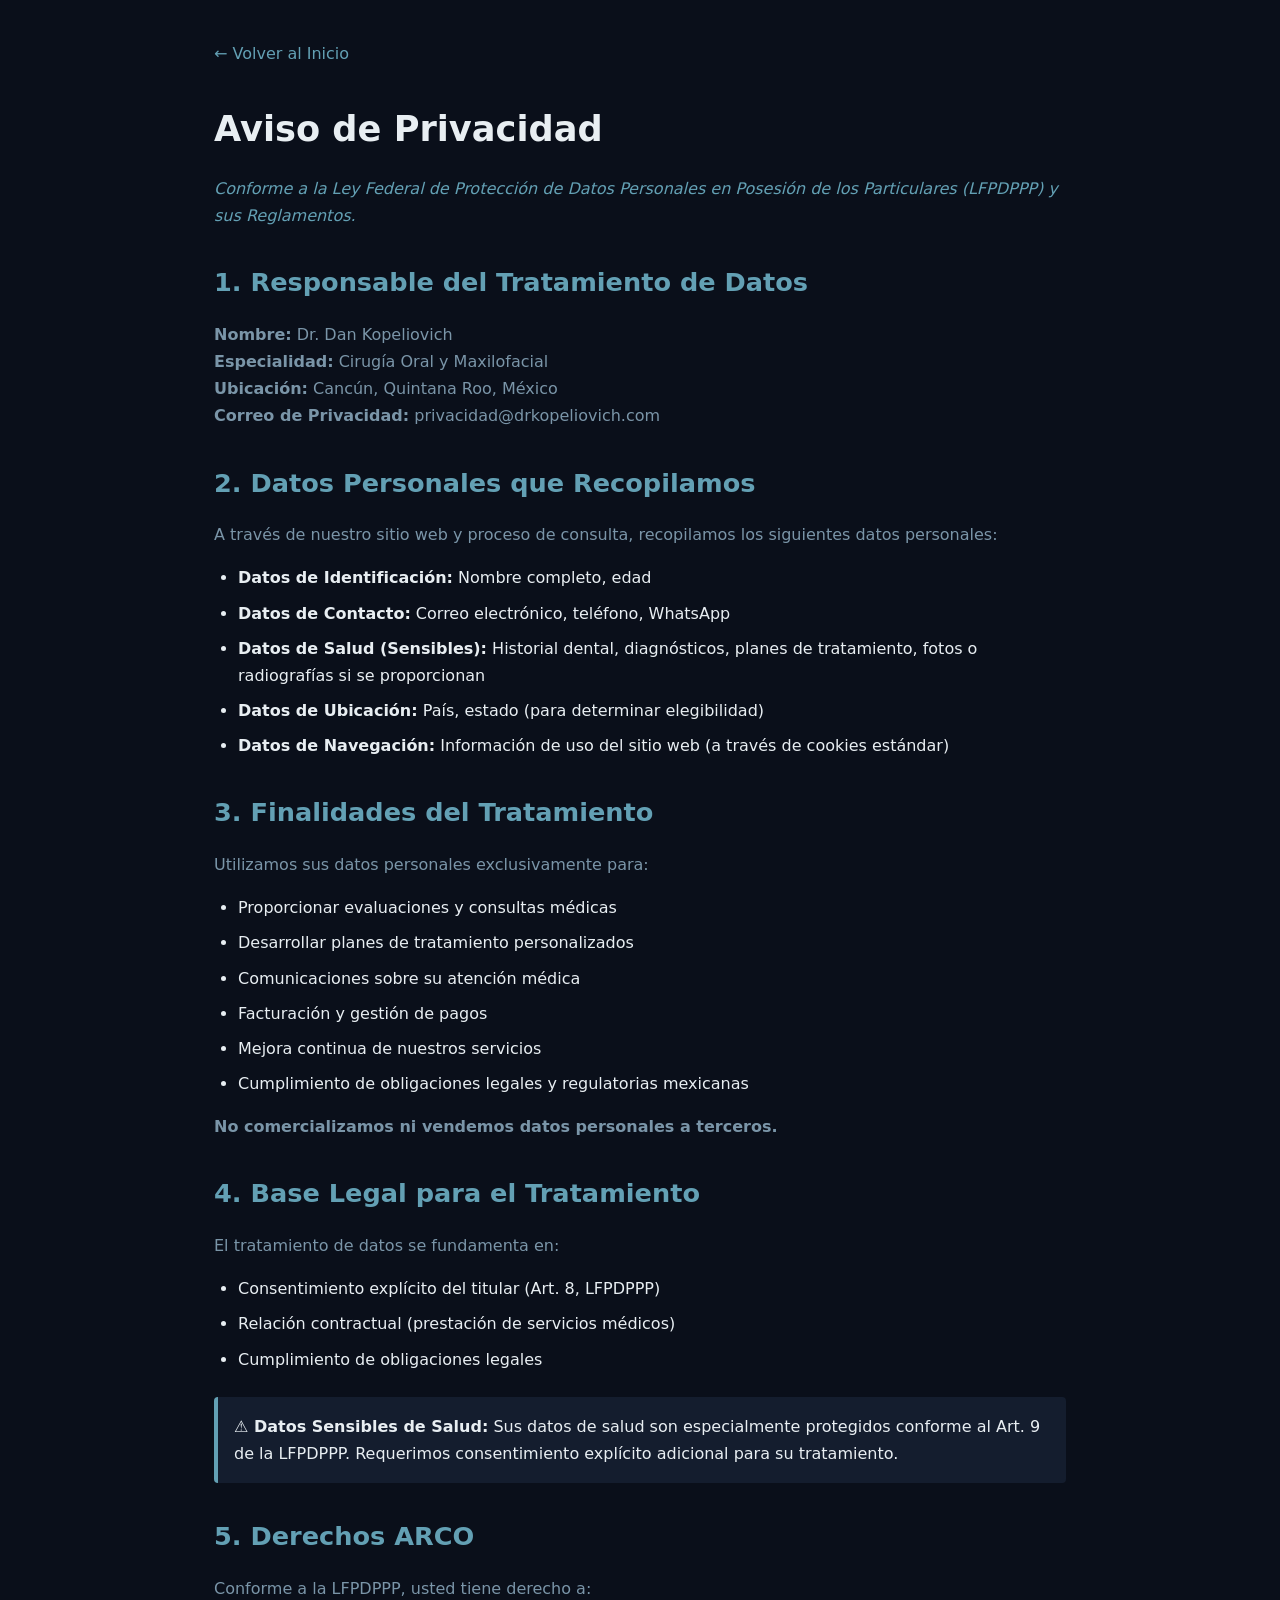
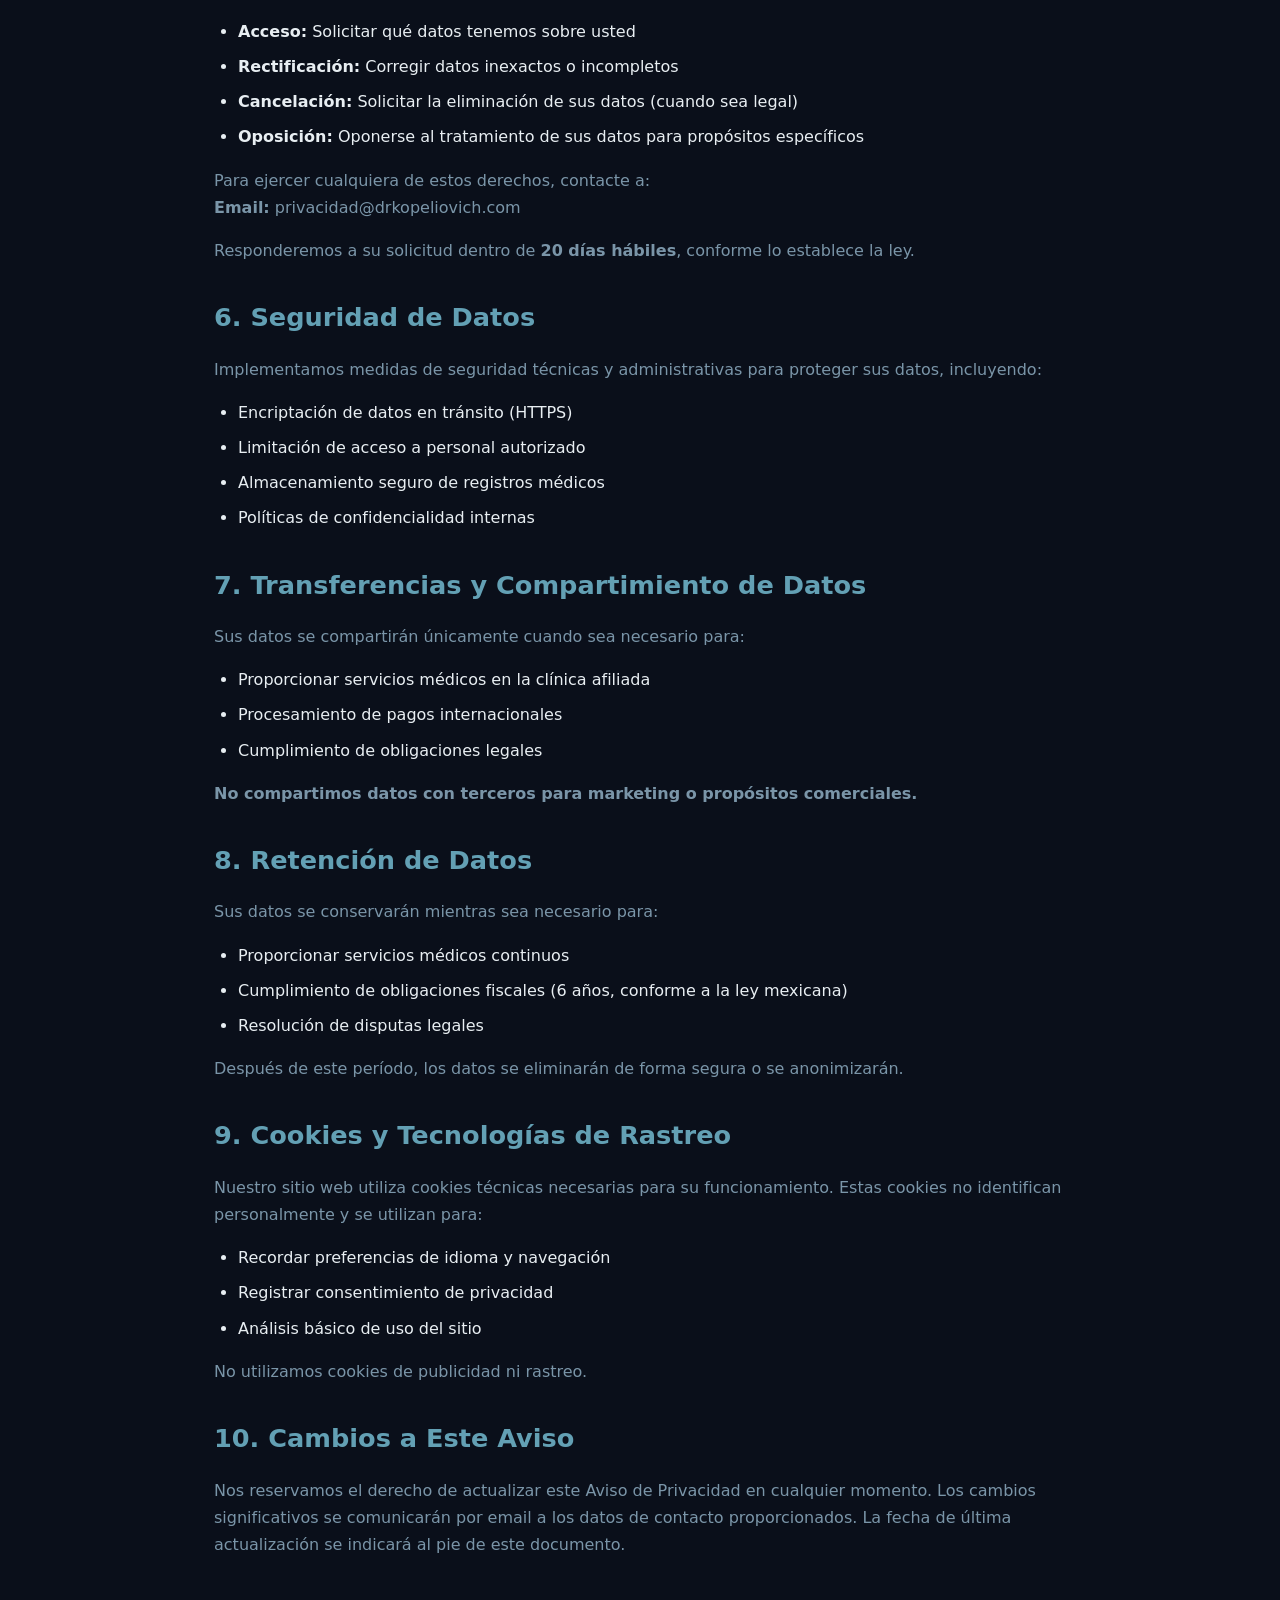
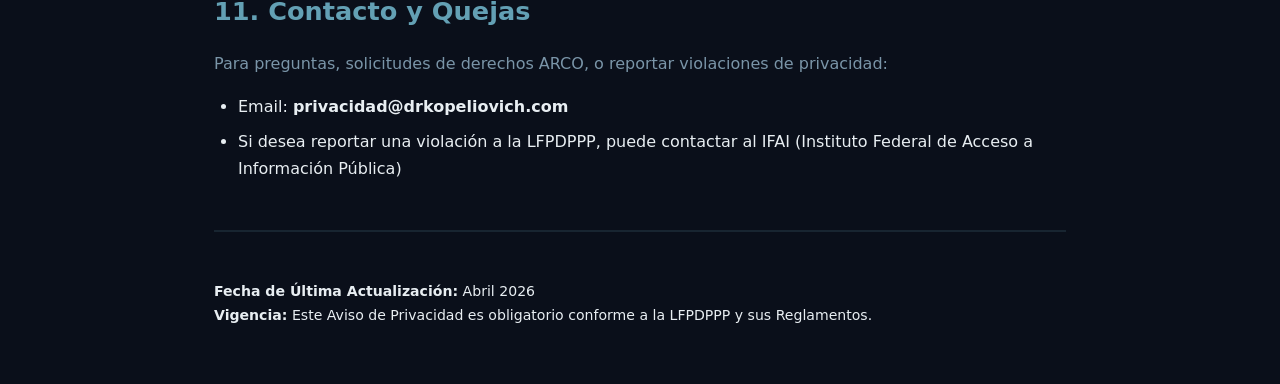
==== privacy.html @ 44450a47 "Redesign website with security and compliance improvements ## Major Changes - Complete redesign of i" ====
<!DOCTYPE html>
<html lang="es">
<head>
  <meta charset="UTF-8">
  <meta name="viewport" content="width=device-width, initial-scale=1.0">
  <meta http-equiv="X-UA-Compatible" content="IE=edge">
  <meta http-equiv="X-Content-Type-Options" content="nosniff">
  <meta http-equiv="X-Frame-Options" content="SAMEORIGIN">
  <meta name="description" content="Aviso de Privacidad - Dr. Dan Kopeliovich - LFPDPPP Compliance">
  <title>Aviso de Privacidad | Dr. Dan Kopeliovich</title>
  <style>
    :root {
      --bg: #0a0f1a;
      --bg-panel: #141d2e;
      --border: rgba(99, 160, 180, 0.15);
      --accent: #63a0b4;
      --text: #e8eef2;
      --text-muted: #7a95a8;
      --font-body: 'DM Sans', system-ui, sans-serif;
    }
    * { box-sizing: border-box; margin: 0; padding: 0; }
    html { scroll-behavior: smooth; }
    body {
      background: var(--bg);
      color: var(--text);
      font-family: var(--font-body);
      font-size: 16px;
      line-height: 1.7;
    }
    .container { max-width: 900px; margin: 0 auto; padding: 40px 24px; }
    h1, h2, h3 { margin: 32px 0 16px; }
    h1 { font-size: 2.2rem; }
    h2 { font-size: 1.6rem; color: var(--accent); }
    h3 { font-size: 1.1rem; }
    p { margin-bottom: 16px; color: var(--text-muted); }
    ul, ol { margin-left: 24px; margin-bottom: 16px; }
    li { margin-bottom: 8px; }
    .warning-box {
      background: var(--bg-panel);
      border-left: 4px solid var(--accent);
      padding: 16px;
      margin: 24px 0;
      border-radius: 4px;
    }
    .back-link { color: var(--accent); text-decoration: none; margin-bottom: 32px; display: block; }
    .back-link:hover { text-decoration: underline; }
  </style>
</head>
<body>
  <div class="container">
    <a href="index.html" class="back-link">← Volver al Inicio</a>

    <h1 id="privacy">Aviso de Privacidad</h1>
    <p style="font-style: italic; color: var(--accent); margin-bottom: 32px;">
      Conforme a la Ley Federal de Protección de Datos Personales en Posesión de los Particulares (LFPDPPP) y sus Reglamentos.
    </p>

    <h2>1. Responsable del Tratamiento de Datos</h2>
    <p>
      <strong>Nombre:</strong> Dr. Dan Kopeliovich<br>
      <strong>Especialidad:</strong> Cirugía Oral y Maxilofacial<br>
      <strong>Ubicación:</strong> Cancún, Quintana Roo, México<br>
      <strong>Correo de Privacidad:</strong> privacidad@drkopeliovich.com
    </p>

    <h2>2. Datos Personales que Recopilamos</h2>
    <p>A través de nuestro sitio web y proceso de consulta, recopilamos los siguientes datos personales:</p>
    <ul>
      <li><strong>Datos de Identificación:</strong> Nombre completo, edad</li>
      <li><strong>Datos de Contacto:</strong> Correo electrónico, teléfono, WhatsApp</li>
      <li><strong>Datos de Salud (Sensibles):</strong> Historial dental, diagnósticos, planes de tratamiento, fotos o radiografías si se proporcionan</li>
      <li><strong>Datos de Ubicación:</strong> País, estado (para determinar elegibilidad)</li>
      <li><strong>Datos de Navegación:</strong> Información de uso del sitio web (a través de cookies estándar)</li>
    </ul>

    <h2>3. Finalidades del Tratamiento</h2>
    <p>Utilizamos sus datos personales exclusivamente para:</p>
    <ul>
      <li>Proporcionar evaluaciones y consultas médicas</li>
      <li>Desarrollar planes de tratamiento personalizados</li>
      <li>Comunicaciones sobre su atención médica</li>
      <li>Facturación y gestión de pagos</li>
      <li>Mejora continua de nuestros servicios</li>
      <li>Cumplimiento de obligaciones legales y regulatorias mexicanas</li>
    </ul>
    <p><strong>No comercializamos ni vendemos datos personales a terceros.</strong></p>

    <h2>4. Base Legal para el Tratamiento</h2>
    <p>El tratamiento de datos se fundamenta en:</p>
    <ul>
      <li>Consentimiento explícito del titular (Art. 8, LFPDPPP)</li>
      <li>Relación contractual (prestación de servicios médicos)</li>
      <li>Cumplimiento de obligaciones legales</li>
    </ul>

    <div class="warning-box">
      <strong>⚠️ Datos Sensibles de Salud:</strong> Sus datos de salud son especialmente protegidos conforme al Art. 9 de la LFPDPPP. Requerimos consentimiento explícito adicional para su tratamiento.
    </div>

    <h2>5. Derechos ARCO</h2>
    <p>Conforme a la LFPDPPP, usted tiene derecho a:</p>
    <ul>
      <li><strong>Acceso:</strong> Solicitar qué datos tenemos sobre usted</li>
      <li><strong>Rectificación:</strong> Corregir datos inexactos o incompletos</li>
      <li><strong>Cancelación:</strong> Solicitar la eliminación de sus datos (cuando sea legal)</li>
      <li><strong>Oposición:</strong> Oponerse al tratamiento de sus datos para propósitos específicos</li>
    </ul>
    <p>
      Para ejercer cualquiera de estos derechos, contacte a:<br>
      <strong>Email:</strong> privacidad@drkopeliovich.com
    </p>
    <p>
      Responderemos a su solicitud dentro de <strong>20 días hábiles</strong>, conforme lo establece la ley.
    </p>

    <h2>6. Seguridad de Datos</h2>
    <p>
      Implementamos medidas de seguridad técnicas y administrativas para proteger sus datos, incluyendo:
    </p>
    <ul>
      <li>Encriptación de datos en tránsito (HTTPS)</li>
      <li>Limitación de acceso a personal autorizado</li>
      <li>Almacenamiento seguro de registros médicos</li>
      <li>Políticas de confidencialidad internas</li>
    </ul>

    <h2>7. Transferencias y Compartimiento de Datos</h2>
    <p>
      Sus datos se compartirán únicamente cuando sea necesario para:
    </p>
    <ul>
      <li>Proporcionar servicios médicos en la clínica afiliada</li>
      <li>Procesamiento de pagos internacionales</li>
      <li>Cumplimiento de obligaciones legales</li>
    </ul>
    <p>
      <strong>No compartimos datos con terceros para marketing o propósitos comerciales.</strong>
    </p>

    <h2>8. Retención de Datos</h2>
    <p>
      Sus datos se conservarán mientras sea necesario para:
    </p>
    <ul>
      <li>Proporcionar servicios médicos continuos</li>
      <li>Cumplimiento de obligaciones fiscales (6 años, conforme a la ley mexicana)</li>
      <li>Resolución de disputas legales</li>
    </ul>
    <p>
      Después de este período, los datos se eliminarán de forma segura o se anonimizarán.
    </p>

    <h2>9. Cookies y Tecnologías de Rastreo</h2>
    <p>
      Nuestro sitio web utiliza cookies técnicas necesarias para su funcionamiento.
      Estas cookies no identifican personalmente y se utilizan para:
    </p>
    <ul>
      <li>Recordar preferencias de idioma y navegación</li>
      <li>Registrar consentimiento de privacidad</li>
      <li>Análisis básico de uso del sitio</li>
    </ul>
    <p>
      No utilizamos cookies de publicidad ni rastreo.
    </p>

    <h2>10. Cambios a Este Aviso</h2>
    <p>
      Nos reservamos el derecho de actualizar este Aviso de Privacidad en cualquier momento.
      Los cambios significativos se comunicarán por email a los datos de contacto proporcionados.
      La fecha de última actualización se indicará al pie de este documento.
    </p>

    <h2>11. Contacto y Quejas</h2>
    <p>
      Para preguntas, solicitudes de derechos ARCO, o reportar violaciones de privacidad:
    </p>
    <ul>
      <li>Email: <strong>privacidad@drkopeliovich.com</strong></li>
      <li>Si desea reportar una violación a la LFPDPPP, puede contactar al IFAI (Instituto Federal de Acceso a Información Pública)</li>
    </ul>

    <hr style="border: 1px solid var(--border); margin: 48px 0;">

    <p style="color: var(--text-dim); font-size: 0.88rem;">
      <strong>Fecha de Última Actualización:</strong> Abril 2026<br>
      <strong>Vigencia:</strong> Este Aviso de Privacidad es obligatorio conforme a la LFPDPPP y sus Reglamentos.
    </p>
  </div>
</body>
</html>
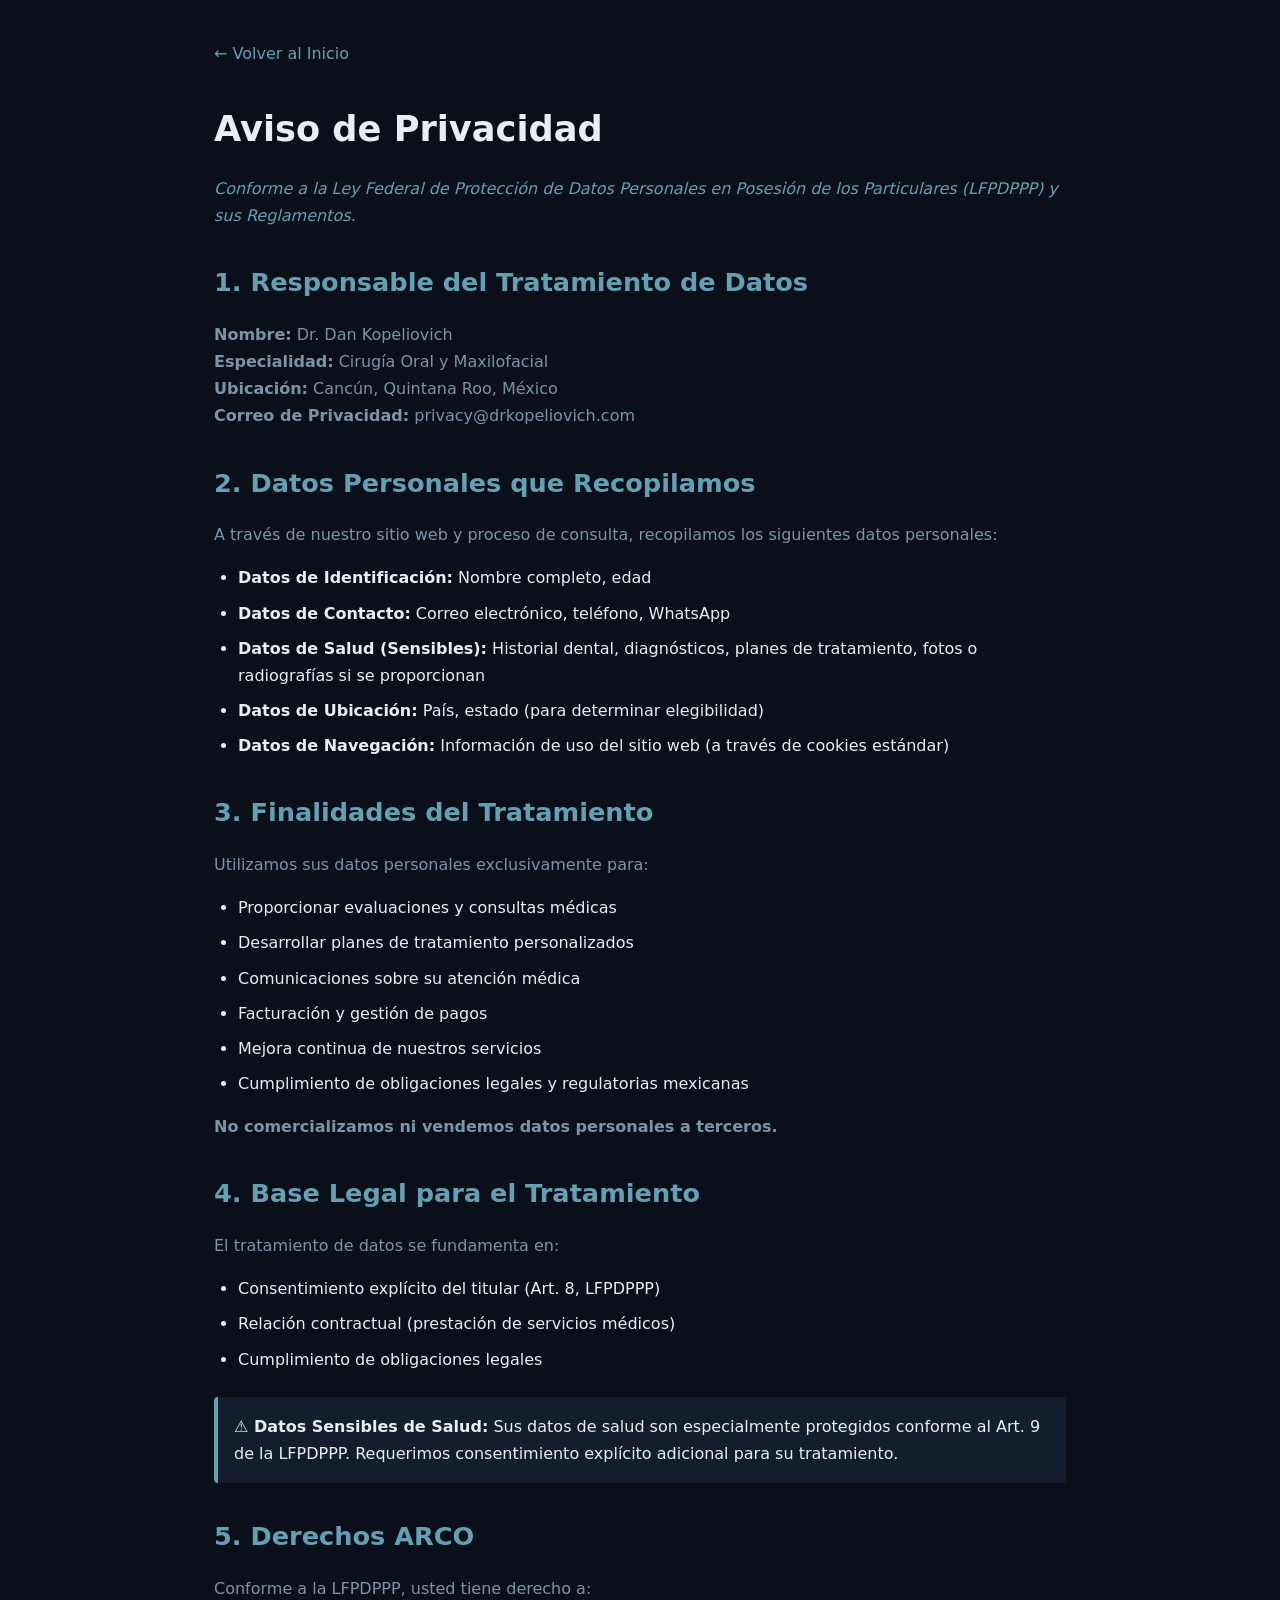
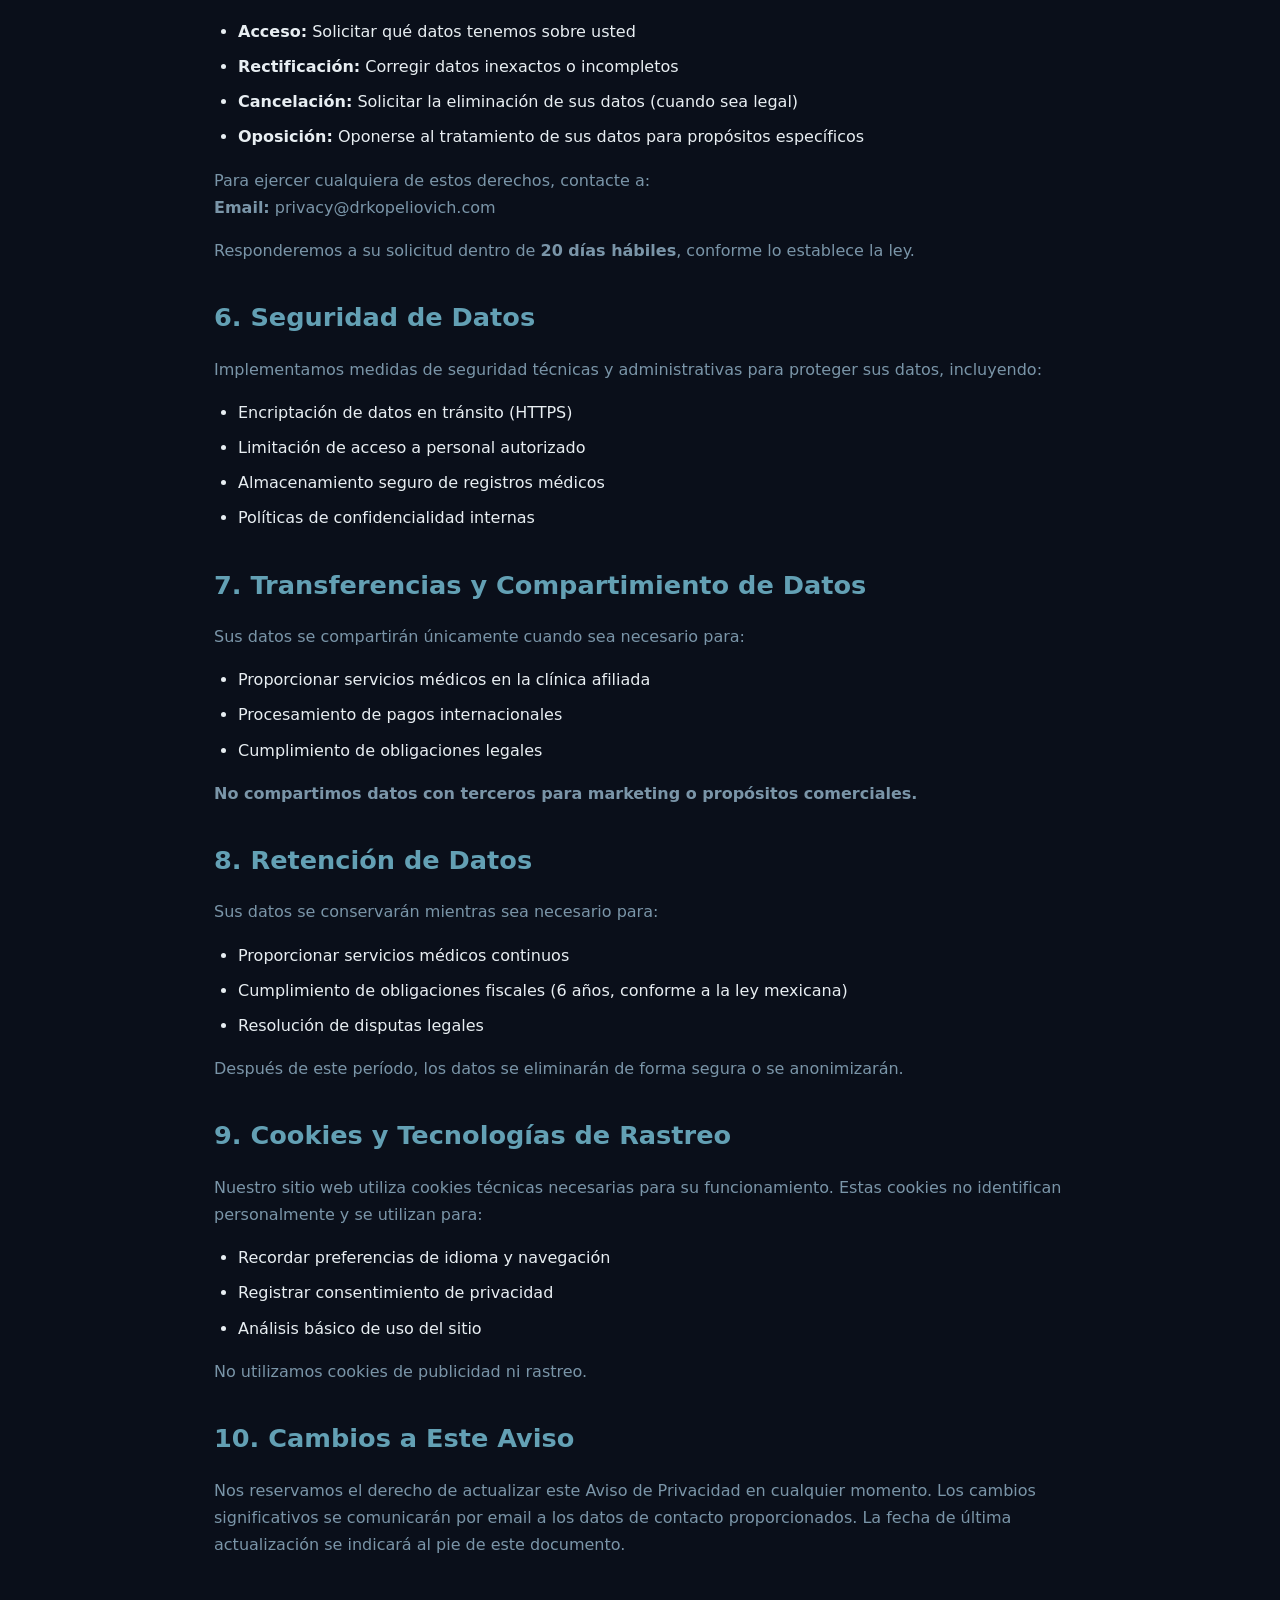
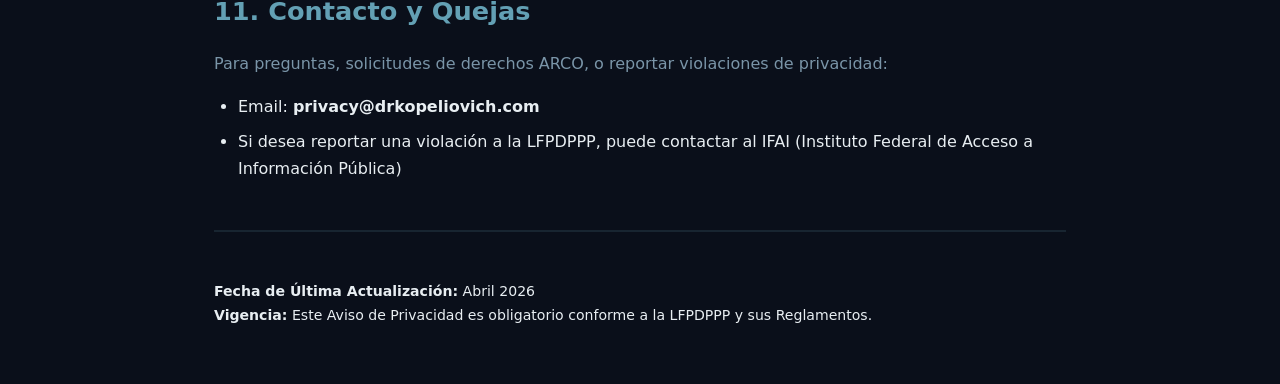
==== commit c6b2a5dc: "Change privacy email from privacidad@ to privacy@ - Replace privacidad@drkopeliovich.com with privac" ====
--- a/privacy.html
+++ b/privacy.html
@@ -60,7 +60,7 @@
       <strong>Nombre:</strong> Dr. Dan Kopeliovich<br>
       <strong>Especialidad:</strong> Cirugía Oral y Maxilofacial<br>
       <strong>Ubicación:</strong> Cancún, Quintana Roo, México<br>
-      <strong>Correo de Privacidad:</strong> privacidad@drkopeliovich.com
+      <strong>Correo de Privacidad:</strong> privacy@drkopeliovich.com
     </p>
 
     <h2>2. Datos Personales que Recopilamos</h2>
@@ -107,7 +107,7 @@
     </ul>
     <p>
       Para ejercer cualquiera de estos derechos, contacte a:<br>
-      <strong>Email:</strong> privacidad@drkopeliovich.com
+      <strong>Email:</strong> privacy@drkopeliovich.com
     </p>
     <p>
       Responderemos a su solicitud dentro de <strong>20 días hábiles</strong>, conforme lo establece la ley.
@@ -176,7 +176,7 @@
       Para preguntas, solicitudes de derechos ARCO, o reportar violaciones de privacidad:
     </p>
     <ul>
-      <li>Email: <strong>privacidad@drkopeliovich.com</strong></li>
+      <li>Email: <strong>privacy@drkopeliovich.com</strong></li>
       <li>Si desea reportar una violación a la LFPDPPP, puede contactar al IFAI (Instituto Federal de Acceso a Información Pública)</li>
     </ul>
 
